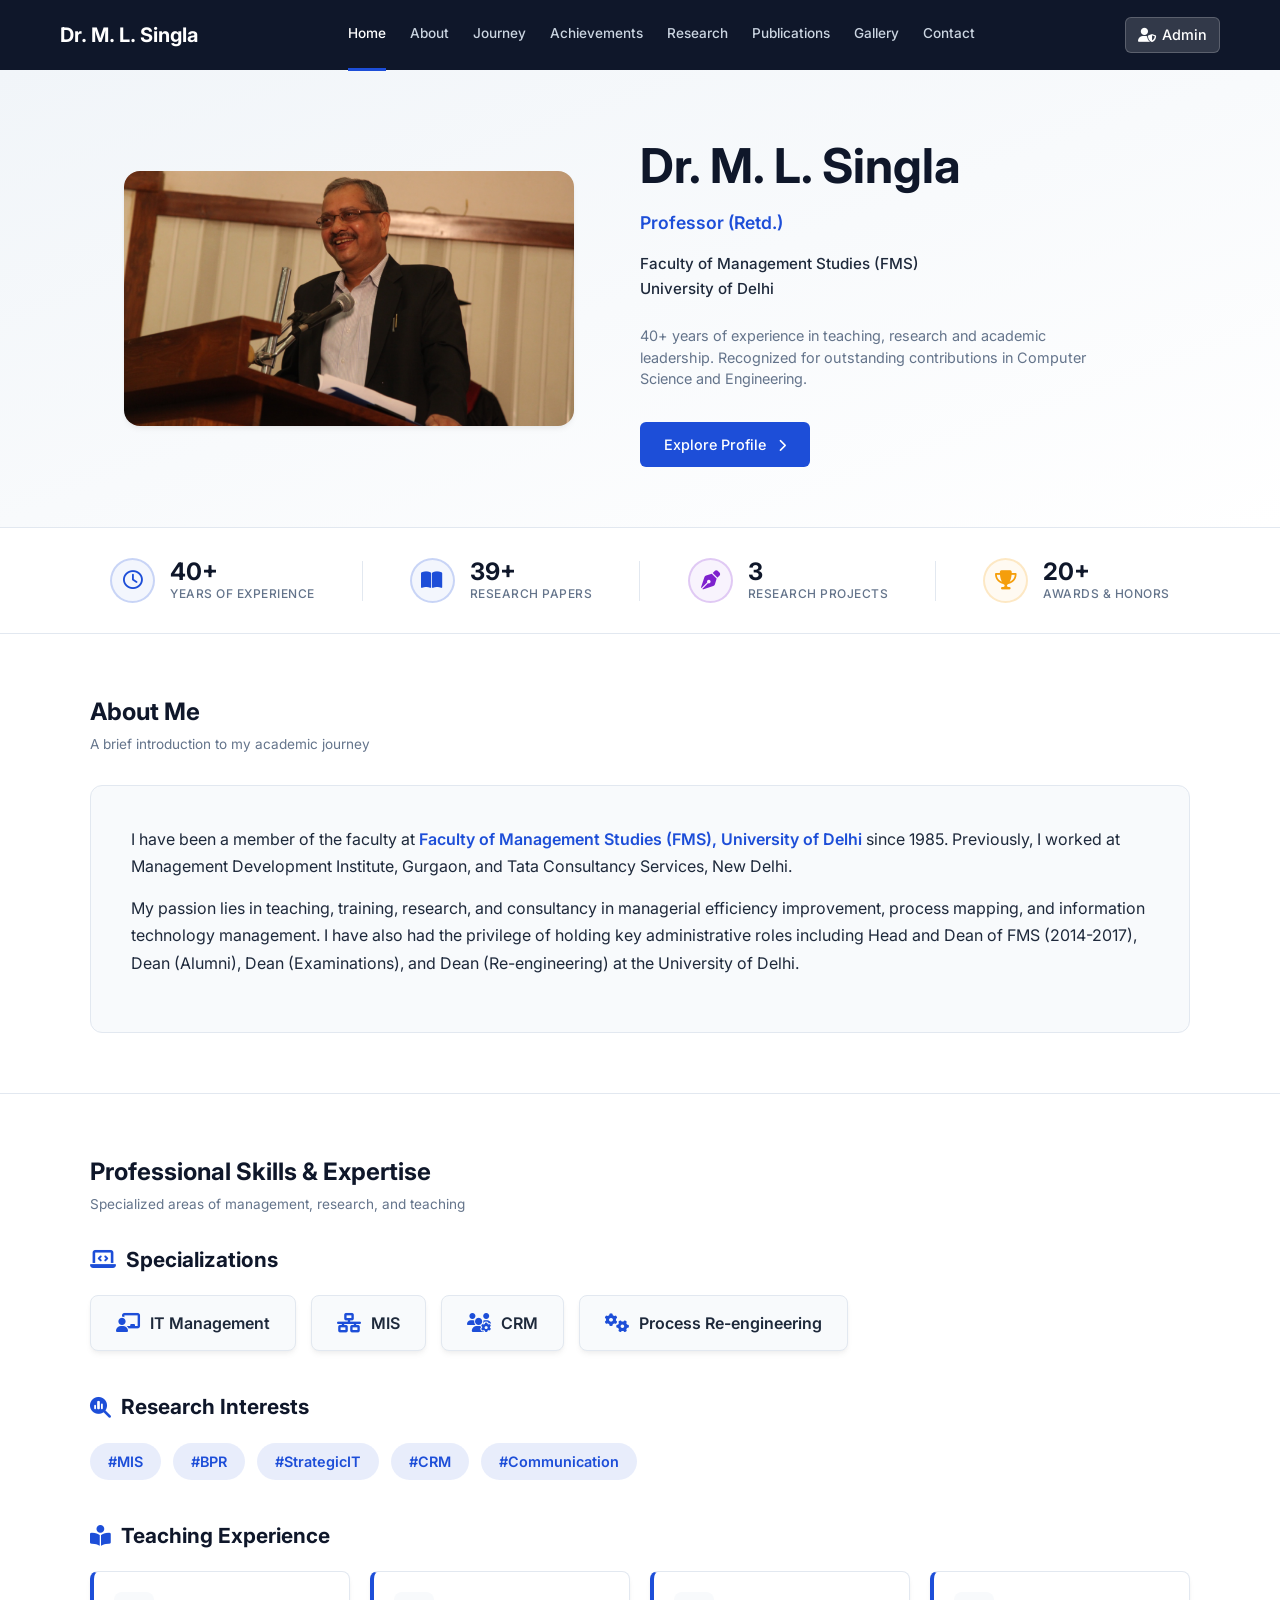
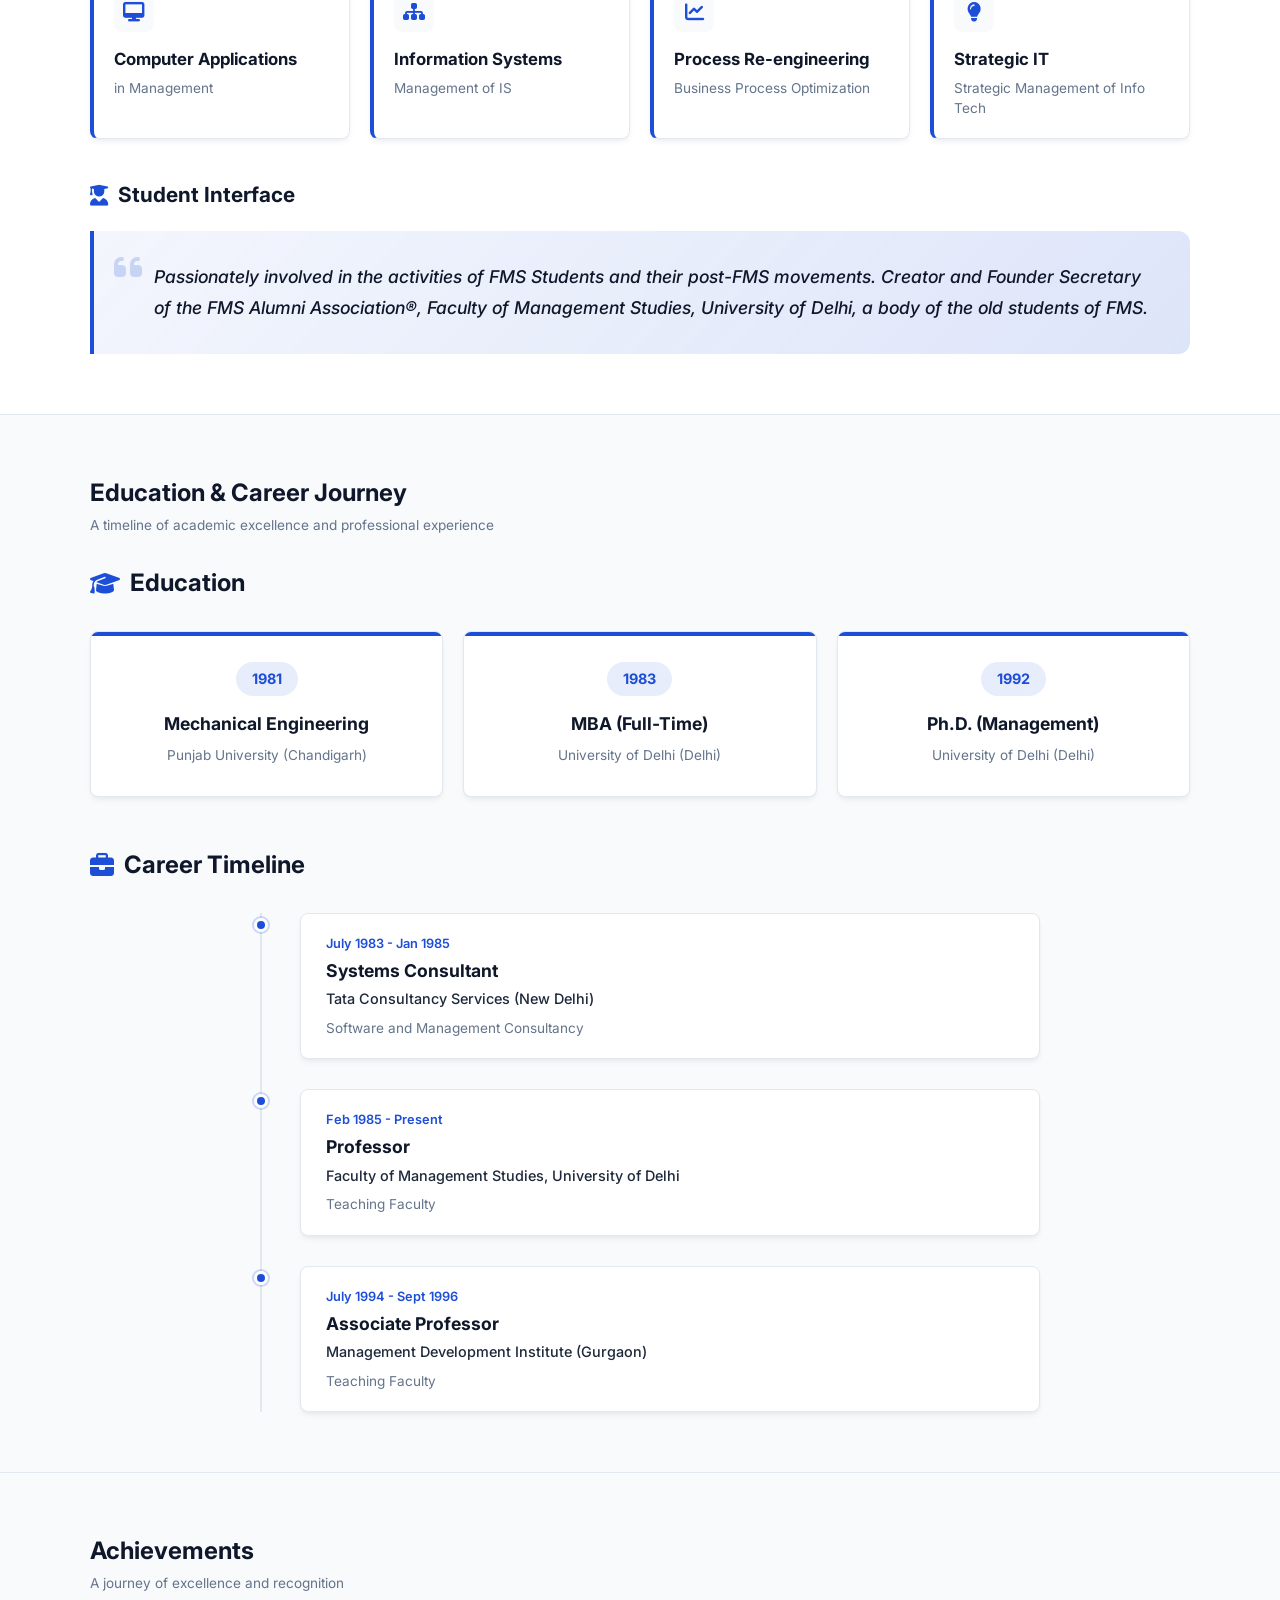
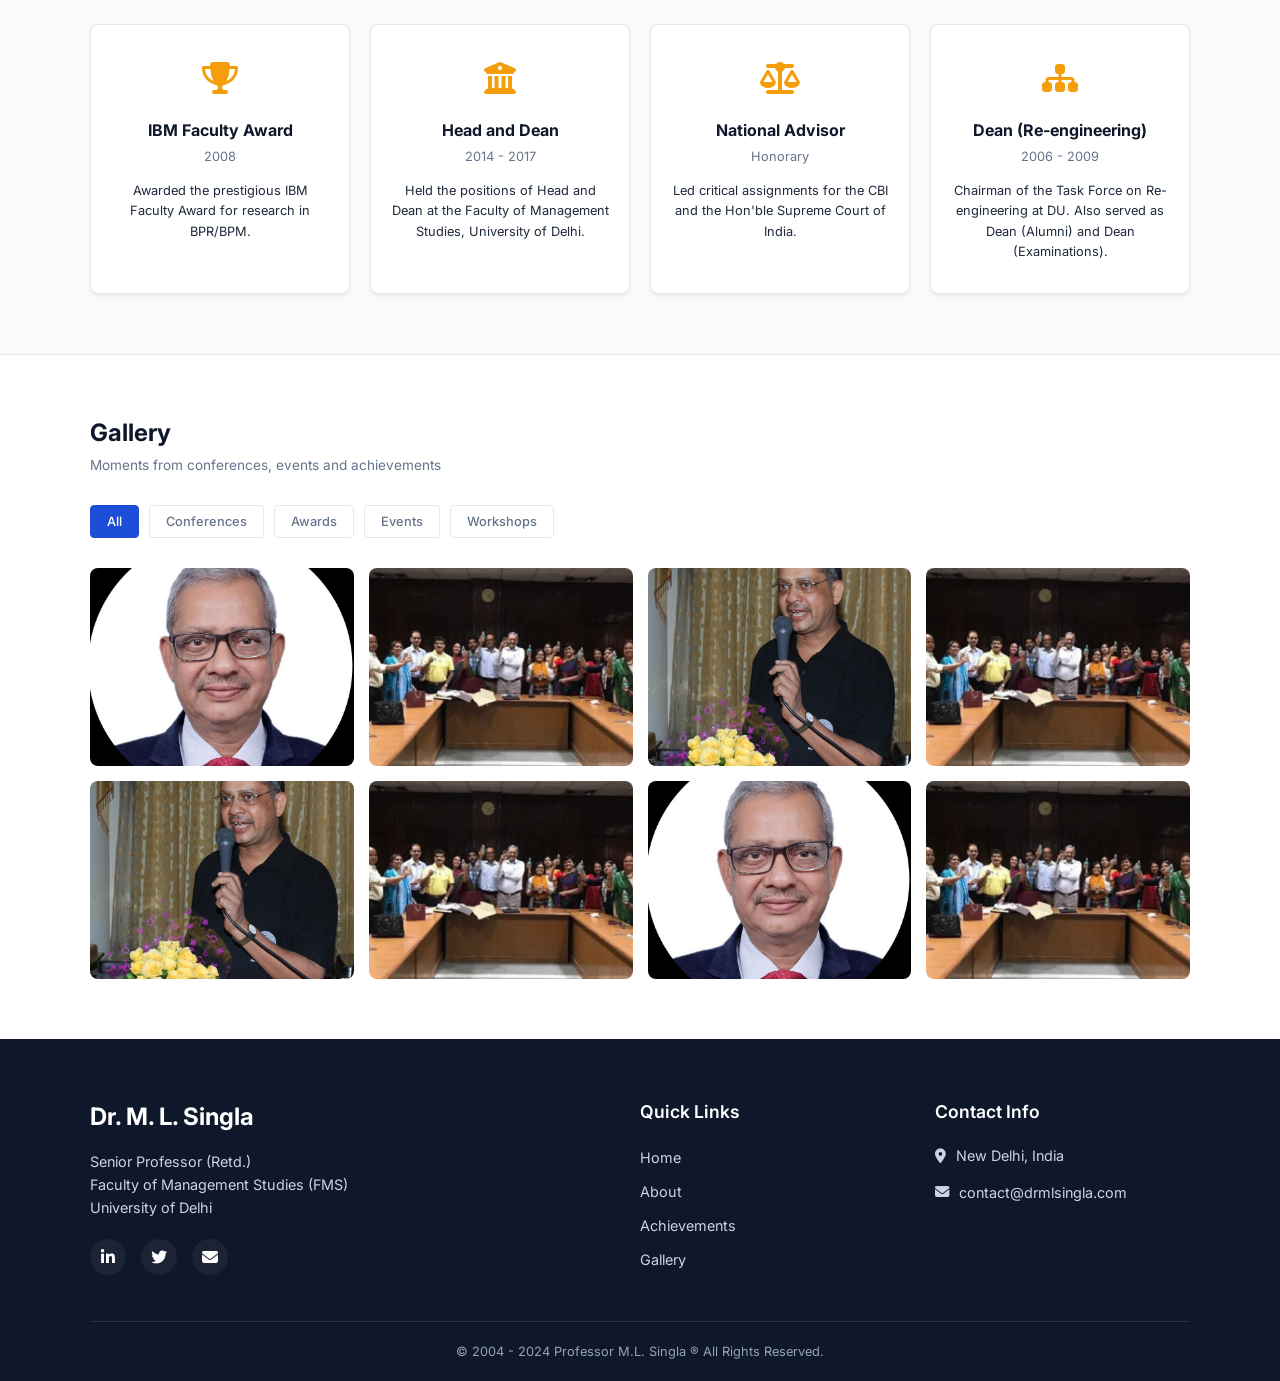
==== index.html @ 9de69f58 "first commit" ====
<!DOCTYPE html>
<html lang="en">
<head>
    <meta charset="UTF-8">
    <meta name="viewport" content="width=device-width, initial-scale=1.0">
    <title>Dr. M. L. Singla - Portfolio</title>
    
    <!-- CSS -->
    <link rel="stylesheet" href="style.css">
    
    <!-- Google Fonts -->
    <link href="https://fonts.googleapis.com/css2?family=Inter:wght@400;500;600;700;800&display=swap" rel="stylesheet">
    
    <!-- Font Awesome for Icons -->
    <link rel="stylesheet" href="https://cdnjs.cloudflare.com/ajax/libs/font-awesome/6.4.0/css/all.min.css">
</head>
<body>

    <!-- Navbar -->
    <nav class="navbar">
        <div class="nav-container">
            <div class="logo">Dr. M. L. Singla</div>
            <ul class="nav-links">
                <li><a href="#home" class="active">Home</a></li>
                <li><a href="#about">About</a></li>
                <li><a href="#journey">Journey</a></li>
                <li><a href="#achievements">Achievements</a></li>
                <li><a href="#research">Research</a></li>
                <li><a href="#publications">Publications</a></li>
                <li><a href="#gallery">Gallery</a></li>
                <li><a href="#contact">Contact</a></li>
            </ul>
            <div class="nav-actions" style="display: flex; align-items: center; gap: 15px;">
                <a href="login.html" class="nav-admin-btn" style="color: #ffffff; text-decoration: none; font-size: 0.9rem; font-weight: 500; display: flex; align-items: center; gap: 6px; background: rgba(255,255,255,0.15); padding: 6px 12px; border-radius: 6px; border: 1px solid rgba(255,255,255,0.2); transition: background-color 0.2s;"><i class="fa-solid fa-user-shield"></i> <span class="admin-text">Admin</span></a>
                <div class="menu-toggle" id="mobile-menu">
                    <i class="fa-solid fa-bars"></i>
                </div>
            </div>
        </div>
    </nav>

    <!-- Hero Section -->
    <section class="hero" id="home">
        <div class="hero-container">
            <div class="hero-image">
                <!-- User should put their image here as professor.png -->
                <img src="images/professor.png" alt="Dr. M. L. Singla">
            </div>
            <div class="hero-content">
                <h1>Dr. M. L. Singla</h1>
                <h3 class="subtitle">Professor (Retd.)</h3>
                <p class="department">
                    Faculty of Management Studies (FMS)<br>
                    University of Delhi
                </p>
                <p class="description">
                    40+ years of experience in teaching, research and academic leadership. Recognized for outstanding contributions in Computer Science and Engineering.
                </p>
                <a href="#profile" class="btn-primary">Explore Profile <i class="fa-solid fa-chevron-right"></i></a>
            </div>
        </div>
    </section>

    <!-- Stats Section -->
    <section class="stats">
        <div class="stats-container">
            <div class="stat-item">
                <div class="stat-icon blue-icon">
                    <i class="fa-regular fa-clock"></i>
                </div>
                <div class="stat-text">
                    <h2>40+</h2>
                    <p>Years of Experience</p>
                </div>
            </div>
            <div class="stat-divider"></div>
            <div class="stat-item">
                <div class="stat-icon blue-icon">
                    <i class="fa-solid fa-book-open"></i>
                </div>
                <div class="stat-text">
                    <h2>39+</h2>
                    <p>Research Papers</p>
                </div>
            </div>
            <div class="stat-divider"></div>
            <div class="stat-item">
                <div class="stat-icon purple-icon">
                    <i class="fa-solid fa-pen-nib"></i>
                </div>
                <div class="stat-text">
                    <h2>3</h2>
                    <p>Research Projects</p>
                </div>
            </div>
            <div class="stat-divider"></div>
            <div class="stat-item">
                <div class="stat-icon orange-icon">
                    <i class="fa-solid fa-trophy"></i>
                </div>
                <div class="stat-text">
                    <h2>20+</h2>
                    <p>Awards & Honors</p>
                </div>
            </div>
        </div>
    </section>

    <!-- About Section -->
    <section class="about" id="about">
        <div class="section-header">
            <h2>About Me</h2>
            <p>A brief introduction to my academic journey</p>
        </div>
        <div class="about-container">
            <div class="about-text">
                <p>
                    I have been a member of the faculty at <span class="highlight-text">Faculty of Management Studies (FMS), University of Delhi</span> since 1985. Previously, I worked at Management Development Institute, Gurgaon, and Tata Consultancy Services, New Delhi.
                </p>
                <p>
                    My passion lies in teaching, training, research, and consultancy in managerial efficiency improvement, process mapping, and information technology management. I have also had the privilege of holding key administrative roles including Head and Dean of FMS (2014-2017), Dean (Alumni), Dean (Examinations), and Dean (Re-engineering) at the University of Delhi.
                </p>
            </div>
        </div>
    </section>

    <!-- Professional Skills & Expertise Section -->
    <section class="expertise-section" id="skills">
        <div class="section-header">
            <h2>Professional Skills & Expertise</h2>
            <p>Specialized areas of management, research, and teaching</p>
        </div>
        
        <div class="expertise-container">
            
            <!-- 1. Skills Cards -->
            <div class="expertise-block">
                <h3><i class="fa-solid fa-laptop-code"></i> Specializations</h3>
                <div class="skill-cards">
                    <div class="skill-card">
                        <i class="fa-solid fa-chalkboard-user"></i>
                        <span>IT Management</span>
                    </div>
                    <div class="skill-card">
                        <i class="fa-solid fa-network-wired"></i>
                        <span>MIS</span>
                    </div>
                    <div class="skill-card">
                        <i class="fa-solid fa-users-gear"></i>
                        <span>CRM</span>
                    </div>
                    <div class="skill-card">
                        <i class="fa-solid fa-gears"></i>
                        <span>Process Re-engineering</span>
                    </div>
                </div>
            </div>

            <!-- 2. Research Interests Tags -->
            <div class="expertise-block">
                <h3><i class="fa-solid fa-magnifying-glass-chart"></i> Research Interests</h3>
                <div class="research-tags">
                    <span class="tag">#MIS</span>
                    <span class="tag">#BPR</span>
                    <span class="tag">#StrategicIT</span>
                    <span class="tag">#CRM</span>
                    <span class="tag">#Communication</span>
                </div>
            </div>

            <!-- 3. Teaching Experience Course Cards -->
            <div class="expertise-block">
                <h3><i class="fa-solid fa-book-open-reader"></i> Teaching Experience</h3>
                <div class="course-cards">
                    <div class="course-card">
                        <div class="course-icon"><i class="fa-solid fa-desktop"></i></div>
                        <h4>Computer Applications</h4>
                        <p>in Management</p>
                    </div>
                    <div class="course-card">
                        <div class="course-icon"><i class="fa-solid fa-sitemap"></i></div>
                        <h4>Information Systems</h4>
                        <p>Management of IS</p>
                    </div>
                    <div class="course-card">
                        <div class="course-icon"><i class="fa-solid fa-chart-line"></i></div>
                        <h4>Process Re-engineering</h4>
                        <p>Business Process Optimization</p>
                    </div>
                    <div class="course-card">
                        <div class="course-icon"><i class="fa-solid fa-lightbulb"></i></div>
                        <h4>Strategic IT</h4>
                        <p>Strategic Management of Info Tech</p>
                    </div>
                </div>
            </div>

            <!-- 4. Student Interface Highlight Box -->
            <div class="expertise-block">
                <h3><i class="fa-solid fa-user-graduate"></i> Student Interface</h3>
                <div class="highlight-box">
                    <i class="fa-solid fa-quote-left quote-icon"></i>
                    <p>Passionately involved in the activities of FMS Students and their post-FMS movements. Creator and Founder Secretary of the FMS Alumni Association®, Faculty of Management Studies, University of Delhi, a body of the old students of FMS.</p>
                </div>
            </div>

        </div>
    </section>

    <!-- Education & Career Journey Section -->
    <section class="journey-section" id="journey">
        <div class="section-header">
            <h2>Education & Career Journey</h2>
            <p>A timeline of academic excellence and professional experience</p>
        </div>
        
        <div class="journey-container">
            
            <!-- Education Cards -->
            <div class="education-section">
                <h3 class="journey-title"><i class="fa-solid fa-graduation-cap"></i> Education</h3>
                <div class="edu-cards">
                    <div class="edu-card">
                        <div class="edu-year">1981</div>
                        <h4>Mechanical Engineering</h4>
                        <p>Punjab University (Chandigarh)</p>
                    </div>
                    <div class="edu-card">
                        <div class="edu-year">1983</div>
                        <h4>MBA (Full-Time)</h4>
                        <p>University of Delhi (Delhi)</p>
                    </div>
                    <div class="edu-card">
                        <div class="edu-year">1992</div>
                        <h4>Ph.D. (Management)</h4>
                        <p>University of Delhi (Delhi)</p>
                    </div>
                </div>
            </div>

            <!-- Career Timeline -->
            <div class="career-section">
                <h3 class="journey-title"><i class="fa-solid fa-briefcase"></i> Career Timeline</h3>
                <div class="timeline">
                    <!-- Timeline Item 1 -->
                    <div class="timeline-item">
                        <div class="timeline-dot"></div>
                        <div class="timeline-content">
                            <span class="timeline-date">July 1983 - Jan 1985</span>
                            <h4>Systems Consultant</h4>
                            <p class="timeline-org">Tata Consultancy Services (New Delhi)</p>
                            <p class="timeline-role">Software and Management Consultancy</p>
                        </div>
                    </div>
                    
                    <!-- Timeline Item 2 -->
                    <div class="timeline-item">
                        <div class="timeline-dot"></div>
                        <div class="timeline-content">
                            <span class="timeline-date">Feb 1985 - Present</span>
                            <h4>Professor</h4>
                            <p class="timeline-org">Faculty of Management Studies, University of Delhi</p>
                            <p class="timeline-role">Teaching Faculty</p>
                        </div>
                    </div>

                    <!-- Timeline Item 3 -->
                    <div class="timeline-item">
                        <div class="timeline-dot"></div>
                        <div class="timeline-content">
                            <span class="timeline-date">July 1994 - Sept 1996</span>
                            <h4>Associate Professor</h4>
                            <p class="timeline-org">Management Development Institute (Gurgaon)</p>
                            <p class="timeline-role">Teaching Faculty</p>
                        </div>
                    </div>
                </div>
            </div>

        </div>
    </section>

    <!-- Achievements Section -->
    <section class="achievements" id="achievements">
        <div class="section-header">
            <h2>Achievements</h2>
            <p>A journey of excellence and recognition</p>
        </div>
        
        <div class="cards-container">
            <!-- Card 1 -->
            <div class="achievement-card">
                <div class="card-icon"><i class="fa-solid fa-trophy"></i></div>
                <h4>IBM Faculty Award</h4>
                <span class="year">2008</span>
                <p>Awarded the prestigious IBM Faculty Award for research in BPR/BPM.</p>
            </div>
            <!-- Card 2 -->
            <div class="achievement-card">
                <div class="card-icon"><i class="fa-solid fa-building-columns"></i></div>
                <h4>Head and Dean</h4>
                <span class="year">2014 - 2017</span>
                <p>Held the positions of Head and Dean at the Faculty of Management Studies, University of Delhi.</p>
            </div>
            <!-- Card 3 -->
            <div class="achievement-card">
                <div class="card-icon"><i class="fa-solid fa-scale-balanced"></i></div>
                <h4>National Advisor</h4>
                <span class="year">Honorary</span>
                <p>Led critical assignments for the CBI and the Hon'ble Supreme Court of India.</p>
            </div>
            <!-- Card 4 -->
            <div class="achievement-card">
                <div class="card-icon"><i class="fa-solid fa-sitemap"></i></div>
                <h4>Dean (Re-engineering)</h4>
                <span class="year">2006 - 2009</span>
                <p>Chairman of the Task Force on Re-engineering at DU. Also served as Dean (Alumni) and Dean (Examinations).</p>
            </div>
        </div>
    </section>

    <!-- Gallery Section -->
    <section class="gallery" id="gallery">
        <div class="section-header">
            <h2>Gallery</h2>
            <p>Moments from conferences, events and achievements</p>
        </div>

        <div class="gallery-filters">
            <button class="filter-btn active" data-filter="all">All</button>
            <button class="filter-btn" data-filter="conferences">Conferences</button>
            <button class="filter-btn" data-filter="awards">Awards</button>
            <button class="filter-btn" data-filter="events">Events</button>
            <button class="filter-btn" data-filter="workshops">Workshops</button>
        </div>

        <div class="gallery-grid">
            <!-- Placeholder Images for Gallery -->
            <div class="gallery-item awards"><img src="images/gallery/award1.jpg" alt="Award Image"></div>
            <div class="gallery-item conferences"><img src="images/gallery/award2.jpg" alt="Gallery Image"></div>
            <div class="gallery-item events"><img src="images/gallery/award3.jpg" alt="Gallery Image"></div>
            <div class="gallery-item awards"><img src="images/gallery/award2.jpg" alt="Gallery Image"></div>
            <div class="gallery-item events"><img src="images/gallery/award3.jpg" alt="Gallery Image"></div>
            <div class="gallery-item awards"><img src="images/gallery/award2.jpg" alt="Gallery Image"></div>
            <div class="gallery-item conferences"><img src="images/gallery/award1.jpg" alt="Gallery Image"></div>
            <div class="gallery-item workshops"><img src="images/gallery/award2.jpg" alt="Gallery Image"></div>
        </div>
    </section>

    <!-- Footer Section -->
    <footer class="footer" id="contact">
        <div class="footer-container">
            <div class="footer-about">
                <h3>Dr. M. L. Singla</h3>
                <p>Senior Professor (Retd.)<br>Faculty of Management Studies (FMS)<br>University of Delhi</p>
                <div class="social-links">
                    <a href="#"><i class="fa-brands fa-linkedin-in"></i></a>
                    <a href="#"><i class="fa-brands fa-twitter"></i></a>
                    <a href="#"><i class="fa-solid fa-envelope"></i></a>
                </div>
            </div>
            
            <div class="footer-links">
                <h4>Quick Links</h4>
                <ul>
                    <li><a href="#home">Home</a></li>
                    <li><a href="#about">About</a></li>
                    <li><a href="#achievements">Achievements</a></li>
                    <li><a href="#gallery">Gallery</a></li>
                </ul>
            </div>
            
            <div class="footer-contact">
                <h4>Contact Info</h4>
                <p><i class="fa-solid fa-location-dot"></i> New Delhi, India</p>
                <p><i class="fa-solid fa-envelope"></i> contact@drmlsingla.com</p>
            </div>
        </div>
        <div class="footer-bottom">
            <p>&copy; 2004 - 2024 Professor M.L. Singla &reg; All Rights Reserved.</p>
        </div>
    </footer>

    <!-- JS -->
    <script src="script.js"></script>

</body>
</html>
---- style.css ----
/* style.css */
:root {
    --primary-blue: #0f172a; /* Dark navy for navbar */
    --accent-blue: #1d4ed8; /* Bright blue for active links and buttons */
    --text-main: #1e293b;
    --text-light: #64748b;
    --bg-light: #f8fafc;
    --border-color: #e2e8f0;
    --card-shadow: 0 4px 6px -1px rgba(0, 0, 0, 0.05), 0 2px 4px -1px rgba(0, 0, 0, 0.03);
    --hover-shadow: 0 10px 15px -3px rgba(0, 0, 0, 0.1), 0 4px 6px -2px rgba(0, 0, 0, 0.05);
}

* {
    margin: 0;
    padding: 0;
    box-sizing: border-box;
    font-family: 'Inter', sans-serif;
}

body {
    background-color: #ffffff;
    color: var(--text-main);
    line-height: 1.5;
}

/* Navbar */
.navbar {
    background-color: var(--primary-blue);
    width: 100%;
    position: fixed;
    top: 0;
    z-index: 1000;
}

.nav-container {
    max-width: 1200px;
    margin: 0 auto;
    padding: 0 20px;
    height: 70px;
    display: flex;
    justify-content: space-between;
    align-items: center;
}

.logo {
    color: #ffffff;
    font-size: 1.25rem;
    font-weight: 700;
}

.menu-toggle {
    display: none;
    color: #ffffff;
    font-size: 1.5rem;
    cursor: pointer;
}

.nav-links {
    display: flex;
    list-style: none;
    gap: 1.5rem;
}

.nav-links li a {
    color: #cbd5e1;
    text-decoration: none;
    font-size: 0.85rem;
    font-weight: 500;
    padding: 24px 0;
    display: inline-block;
    transition: color 0.2s;
    border-bottom: 3px solid transparent;
}

.nav-links li a:hover {
    color: #ffffff;
}

.nav-links li a.active {
    color: #ffffff;
    border-bottom: 3px solid var(--accent-blue);
}

/* Hero Section */
.hero {
    margin-top: 70px;
    background: linear-gradient(to bottom right, #f1f5f9, #ffffff);
    padding: 60px 0; /* Added padding to top and bottom to balance */
    overflow: hidden;
    border-bottom: 1px solid var(--border-color);
}

.hero-container {
    max-width: 1100px;
    margin: 0 auto;
    display: flex;
    align-items: center; /* Center items vertically instead of stretch */
    justify-content: space-between; /* Better spacing between image and text */
    gap: 40px; /* Gap between image and content */
    padding: 0 20px;
}

.hero-image {
    flex: 0 0 45%;
    display: flex;
    justify-content: center;
}

.hero-image img {
    width: 100%;
    max-width: 450px; /* Limit maximum width */
    height: auto;
    border-radius: 16px; /* Give it a nice rounded corner */
    object-fit: cover;
    display: block;
    box-shadow: var(--card-shadow); /* Proper shadow instead of drop-shadow */
}

.hero-content {
    flex: 0 0 50%;
    display: flex;
    flex-direction: column;
    justify-content: center;
}

.hero-content h1 {
    font-size: 3rem;
    font-weight: 700;
    color: var(--primary-blue);
    margin-bottom: 0.5rem;
}

.hero-content .subtitle {
    font-size: 1.1rem;
    color: var(--accent-blue);
    font-weight: 600;
    margin-bottom: 1rem;
}

.hero-content .department {
    font-size: 0.95rem;
    color: var(--text-main);
    font-weight: 500;
    margin-bottom: 1.5rem;
    line-height: 1.6;
}

.hero-content .description {
    font-size: 0.9rem;
    color: var(--text-light);
    margin-bottom: 2rem;
    max-width: 90%;
}

.btn-primary {
    display: inline-block;
    background-color: var(--accent-blue);
    color: white;
    padding: 12px 24px;
    border-radius: 6px;
    text-decoration: none;
    font-weight: 500;
    font-size: 0.9rem;
    transition: background-color 0.2s, transform 0.2s;
    align-self: flex-start;
}

.btn-primary i {
    margin-left: 8px;
    font-size: 0.8rem;
}

.btn-primary:hover {
    background-color: #153eac;
    transform: translateY(-2px);
}

/* Stats Section */
.stats {
    background-color: #ffffff;
    border-bottom: 1px solid var(--border-color);
}

.stats-container {
    max-width: 1100px;
    margin: 0 auto;
    display: flex;
    align-items: center;
    justify-content: space-between;
    padding: 30px 20px;
}

.stat-item {
    display: flex;
    align-items: center;
    gap: 15px;
}

.stat-icon {
    width: 45px;
    height: 45px;
    border-radius: 50%;
    display: flex;
    align-items: center;
    justify-content: center;
    font-size: 1.2rem;
    border: 2px solid;
}

.stat-icon.blue-icon {
    color: var(--accent-blue);
    border-color: rgba(29, 78, 216, 0.2);
    background-color: rgba(29, 78, 216, 0.05);
}

.stat-icon.purple-icon {
    color: #7e22ce;
    border-color: rgba(126, 34, 206, 0.2);
    background-color: rgba(126, 34, 206, 0.05);
}

.stat-icon.orange-icon {
    color: #f59e0b;
    border-color: rgba(245, 158, 11, 0.2);
    background-color: rgba(245, 158, 11, 0.05);
}

.stat-text h2 {
    font-size: 1.5rem;
    font-weight: 700;
    color: var(--primary-blue);
    line-height: 1.1;
}

.stat-text p {
    font-size: 0.75rem;
    color: var(--text-light);
    font-weight: 500;
    text-transform: uppercase;
    letter-spacing: 0.5px;
}

.stat-divider {
    width: 1px;
    height: 40px;
    background-color: var(--border-color);
}

/* About Section */
.about {
    padding: 60px 20px;
    background-color: #ffffff;
    border-bottom: 1px solid var(--border-color);
}

.about-container {
    max-width: 1100px;
    margin: 0 auto;
    background: var(--bg-light);
    padding: 40px;
    border-radius: 12px;
    border: 1px solid var(--border-color);
}

.about-text p {
    font-size: 1rem;
    color: var(--text-main);
    line-height: 1.7;
    margin-bottom: 15px;
}

.highlight-text {
    color: var(--accent-blue);
    font-weight: 600;
}

/* Expertise / Skills Section */
.expertise-section {
    padding: 60px 20px;
    background-color: var(--white);
    border-bottom: 1px solid var(--border-color);
}

.expertise-container {
    max-width: 1100px;
    margin: 0 auto;
    display: flex;
    flex-direction: column;
    gap: 40px;
}

.expertise-block h3 {
    color: var(--primary-blue);
    font-size: 1.3rem;
    margin-bottom: 20px;
    display: flex;
    align-items: center;
    gap: 10px;
}

.expertise-block h3 i {
    color: var(--accent-blue);
}

/* Skill Cards */
.skill-cards {
    display: flex;
    flex-wrap: wrap;
    gap: 15px;
}

.skill-card {
    background: var(--bg-light);
    border: 1px solid var(--border-color);
    padding: 15px 25px;
    border-radius: 8px;
    display: flex;
    align-items: center;
    gap: 10px;
    font-weight: 600;
    color: var(--text-main);
    transition: all 0.2s;
    box-shadow: var(--card-shadow);
}

.skill-card i {
    color: var(--accent-blue);
    font-size: 1.2rem;
}


/* Research Tags */
.research-tags {
    display: flex;
    flex-wrap: wrap;
    gap: 12px;
}

.tag {
    background: rgba(29, 78, 216, 0.1);
    color: var(--accent-blue);
    padding: 8px 18px;
    border-radius: 30px;
    font-weight: 600;
    font-size: 0.9rem;
    transition: all 0.2s;
    cursor: pointer;
}

.tag:hover {
    background: var(--accent-blue);
    color: var(--white);
}

/* Course Cards */
.course-cards {
    display: grid;
    grid-template-columns: repeat(auto-fit, minmax(240px, 1fr));
    gap: 20px;
}

.course-card {
    background: var(--white);
    border: 1px solid var(--border-color);
    border-left: 4px solid var(--accent-blue);
    padding: 20px;
    border-radius: 8px;
    box-shadow: var(--card-shadow);
    transition: transform 0.2s;
}

.course-card:hover {
    transform: translateX(5px);
}

.course-icon {
    width: 40px;
    height: 40px;
    background: var(--bg-light);
    border-radius: 8px;
    display: flex;
    align-items: center;
    justify-content: center;
    margin-bottom: 15px;
    color: var(--accent-blue);
    font-size: 1.2rem;
}

.course-card h4 {
    color: var(--primary-blue);
    font-size: 1.05rem;
    margin-bottom: 5px;
}

.course-card p {
    font-size: 0.85rem;
    color: var(--text-light);
}

/* Highlight Box */
.highlight-box {
    background: linear-gradient(135deg, rgba(29,78,216,0.05), rgba(29,78,216,0.15));
    border-left: 4px solid var(--accent-blue);
    padding: 30px;
    border-radius: 0 12px 12px 0;
    position: relative;
}

.quote-icon {
    position: absolute;
    top: 20px;
    left: 20px;
    font-size: 2rem;
    color: rgba(29, 78, 216, 0.2);
}

.highlight-box p {
    font-size: 1.1rem;
    color: var(--primary-blue);
    line-height: 1.8;
    font-style: italic;
    font-weight: 500;
    position: relative;
    z-index: 1;
    padding-left: 30px;
}

/* Achievements Section */
.achievements {
    padding: 60px 20px;
    background-color: var(--bg-light);
    border-bottom: 1px solid var(--border-color);
}

.section-header {
    max-width: 1100px;
    margin: 0 auto 30px;
}

.section-header h2 {
    font-size: 1.5rem;
    color: var(--primary-blue);
    font-weight: 700;
    margin-bottom: 4px;
}

.section-header p {
    font-size: 0.85rem;
    color: var(--text-light);
}

.cards-container {
    max-width: 1100px;
    margin: 0 auto;
    display: grid;
    grid-template-columns: repeat(4, 1fr);
    gap: 20px;
}

.achievement-card {
    background: #ffffff;
    border: 1px solid var(--border-color);
    border-radius: 8px;
    padding: 30px 20px;
    text-align: center;
    box-shadow: var(--card-shadow);
    transition: transform 0.2s, box-shadow 0.2s;
}

.achievement-card:hover {
    transform: translateY(-5px);
    box-shadow: var(--hover-shadow);
}

.card-icon {
    color: #f59e0b;
    font-size: 2rem;
    margin-bottom: 15px;
}

.achievement-card h4 {
    font-size: 1rem;
    color: var(--primary-blue);
    font-weight: 700;
    margin-bottom: 5px;
}

.achievement-card .year {
    display: block;
    font-size: 0.8rem;
    color: var(--text-light);
    margin-bottom: 15px;
}

.achievement-card p {
    font-size: 0.8rem;
    color: var(--text-main);
    line-height: 1.6;
}

/* Gallery Section */
.gallery {
    padding: 60px 20px;
    background-color: #ffffff;
}

.gallery-filters {
    max-width: 1100px;
    margin: 0 auto 30px;
    display: flex;
    gap: 10px;
    flex-wrap: wrap;
}

.filter-btn {
    background: none;
    border: 1px solid var(--border-color);
    color: var(--text-light);
    padding: 8px 16px;
    border-radius: 4px;
    font-size: 0.8rem;
    font-weight: 500;
    cursor: pointer;
    transition: all 0.2s;
}

.filter-btn:hover {
    border-color: var(--accent-blue);
    color: var(--accent-blue);
}

.filter-btn.active {
    background-color: var(--accent-blue);
    color: white;
    border-color: var(--accent-blue);
}

.gallery-grid {
    max-width: 1100px;
    margin: 0 auto;
    display: grid;
    grid-template-columns: repeat(4, 1fr);
    gap: 15px;
}

.gallery-item {
    border-radius: 8px;
    overflow: hidden;
    aspect-ratio: 4/3;
}

.gallery-item img {
    width: 100%;
    height: 100%;
    object-fit: cover;
    transition: transform 0.3s;
}

.gallery-item:hover img {
    transform: scale(1.05);
}

/* Journey Section */
.journey-section {
    padding: 60px 20px;
    background-color: var(--bg-light);
    border-bottom: 1px solid var(--border-color);
}

.journey-container {
    max-width: 1100px;
    margin: 0 auto;
    display: flex;
    flex-direction: column;
    gap: 50px;
}

.journey-title {
    color: var(--primary-blue);
    font-size: 1.5rem;
    margin-bottom: 30px;
    display: flex;
    align-items: center;
    gap: 10px;
}

.journey-title i {
    color: var(--accent-blue);
}

/* Education Cards */
.edu-cards {
    display: grid;
    grid-template-columns: repeat(3, 1fr);
    gap: 20px;
}

.edu-card {
    background: #ffffff;
    border: 1px solid var(--border-color);
    border-radius: 8px;
    padding: 30px 20px;
    text-align: center;
    box-shadow: var(--card-shadow);
    transition: transform 0.2s, box-shadow 0.2s;
    position: relative;
    overflow: hidden;
}

.edu-card::before {
    content: '';
    position: absolute;
    top: 0;
    left: 0;
    width: 100%;
    height: 4px;
    background-color: var(--accent-blue);
}

.edu-card:hover {
    transform: translateY(-5px);
    box-shadow: var(--hover-shadow);
}

.edu-year {
    display: inline-block;
    background-color: rgba(29, 78, 216, 0.1);
    color: var(--accent-blue);
    font-weight: 700;
    font-size: 0.9rem;
    padding: 6px 16px;
    border-radius: 20px;
    margin-bottom: 15px;
}

.edu-card h4 {
    font-size: 1.1rem;
    color: var(--primary-blue);
    font-weight: 700;
    margin-bottom: 8px;
}

.edu-card p {
    font-size: 0.85rem;
    color: var(--text-light);
}

/* Career Timeline */
.timeline {
    position: relative;
    max-width: 800px;
    margin: 0 auto;
}

.timeline::before {
    content: '';
    position: absolute;
    top: 0;
    left: 20px;
    height: 100%;
    width: 2px;
    background-color: var(--border-color);
}

.timeline-item {
    position: relative;
    padding-left: 60px;
    margin-bottom: 30px;
}

.timeline-item:last-child {
    margin-bottom: 0;
}

.timeline-dot {
    position: absolute;
    left: 14px;
    top: 5px;
    width: 14px;
    height: 14px;
    background-color: var(--accent-blue);
    border-radius: 50%;
    border: 3px solid #ffffff;
    box-shadow: 0 0 0 2px rgba(29, 78, 216, 0.2);
}

.timeline-content {
    background: #ffffff;
    border: 1px solid var(--border-color);
    padding: 20px 25px;
    border-radius: 8px;
    box-shadow: var(--card-shadow);
    transition: transform 0.2s;
}

.timeline-content:hover {
    transform: translateX(5px);
    border-color: var(--accent-blue);
}

.timeline-date {
    display: block;
    font-size: 0.8rem;
    color: var(--accent-blue);
    font-weight: 600;
    margin-bottom: 5px;
}

.timeline-content h4 {
    font-size: 1.1rem;
    color: var(--primary-blue);
    margin-bottom: 4px;
}

.timeline-org {
    font-size: 0.9rem;
    color: var(--text-main);
    font-weight: 500;
    margin-bottom: 8px;
}

.timeline-role {
    font-size: 0.85rem;
    color: var(--text-light);
}

/* Footer */
.footer {
    background-color: var(--primary-blue);
    color: #cbd5e1;
    padding: 60px 20px 20px;
}

.footer-container {
    max-width: 1100px;
    margin: 0 auto;
    display: grid;
    grid-template-columns: 2fr 1fr 1fr;
    gap: 40px;
    padding-bottom: 40px;
    border-bottom: 1px solid rgba(255, 255, 255, 0.1);
}

.footer-about h3 {
    color: #ffffff;
    font-size: 1.5rem;
    font-weight: 700;
    margin-bottom: 15px;
}

.footer-about p {
    font-size: 0.9rem;
    line-height: 1.6;
    margin-bottom: 20px;
}

.social-links {
    display: flex;
    gap: 15px;
}

.social-links a {
    display: flex;
    align-items: center;
    justify-content: center;
    width: 36px;
    height: 36px;
    background-color: rgba(255, 255, 255, 0.05);
    color: #ffffff;
    border-radius: 50%;
    text-decoration: none;
    transition: all 0.3s;
}

.social-links a:hover {
    background-color: var(--accent-blue);
    transform: translateY(-3px);
}

.footer-links h4, .footer-contact h4 {
    color: #ffffff;
    font-size: 1.1rem;
    font-weight: 600;
    margin-bottom: 20px;
}

.footer-links ul {
    list-style: none;
}

.footer-links ul li {
    margin-bottom: 10px;
}

.footer-links ul li a {
    color: #cbd5e1;
    text-decoration: none;
    font-size: 0.9rem;
    transition: color 0.2s;
}

.footer-links ul li a:hover {
    color: var(--accent-blue);
    padding-left: 5px;
}

.footer-contact p {
    display: flex;
    align-items: center;
    gap: 10px;
    font-size: 0.9rem;
    margin-bottom: 15px;
}

.footer-bottom {
    max-width: 1100px;
    margin: 20px auto 0;
    text-align: center;
    font-size: 0.8rem;
    color: #94a3b8;
}

/* Responsive */
@media (max-width: 1024px) {
    .cards-container, .gallery-grid, .edu-cards {
        grid-template-columns: repeat(2, 1fr);
    }
    
    .stats-container {
        flex-wrap: wrap;
        gap: 20px;
    }
    
    .stat-divider {
        display: none;
    }
    
    .stat-item {
        flex: 0 0 calc(50% - 10px);
    }
}

@media (max-width: 768px) {
    .menu-toggle {
        display: block;
    }

    .nav-links {
        position: absolute;
        top: 70px;
        left: -100%;
        width: 100%;
        background-color: var(--primary-blue);
        flex-direction: column;
        align-items: center;
        padding: 20px 0;
        gap: 0;
        transition: left 0.3s ease;
        box-shadow: 0 10px 15px -3px rgba(0, 0, 0, 0.1);
    }
    
    .nav-links.active {
        left: 0;
    }

    .nav-links li {
        width: 100%;
        text-align: center;
    }

    .nav-links li a {
        display: block;
        padding: 15px 0;
        border-bottom: none;
    }

    .nav-links li a.active {
        border-bottom: none;
        background-color: rgba(255, 255, 255, 0.1);
    }
    
    .hero {
        padding: 30px 0;
    }
    
    .hero-container {
        flex-direction: column;
        gap: 20px;
    }
    
    .hero-image {
        padding: 0;
        justify-content: center;
    }
    
    .hero-image img {
        max-width: 300px;
    }
    
    .hero-content {
        padding: 20px;
        text-align: center;
        align-items: center;
    }
    
    .hero-content h1 {
        font-size: 2.2rem;
    }
    
    .hero-content .subtitle {
        font-size: 1rem;
    }
    
    .hero-content .description {
        max-width: 100%;
        font-size: 0.95rem;
    }
    
    .btn-primary {
        align-self: center;
    }
    
    .cards-container, .gallery-grid, .edu-cards {
        grid-template-columns: 1fr;
    }
    
    .timeline::before {
        left: 0;
    }
    
    .timeline-item {
        padding-left: 30px;
    }
    
    .timeline-dot {
        left: -6px;
    }
    
    .stats-container {
        flex-direction: column;
        align-items: center;
    }
    
    .stat-item {
        flex: 0 0 auto;
        width: 250px;
        justify-content: flex-start;
    }
    
    .footer-container {
        grid-template-columns: 1fr;
        text-align: center;
    }
    
    .social-links {
        justify-content: center;
    }
}
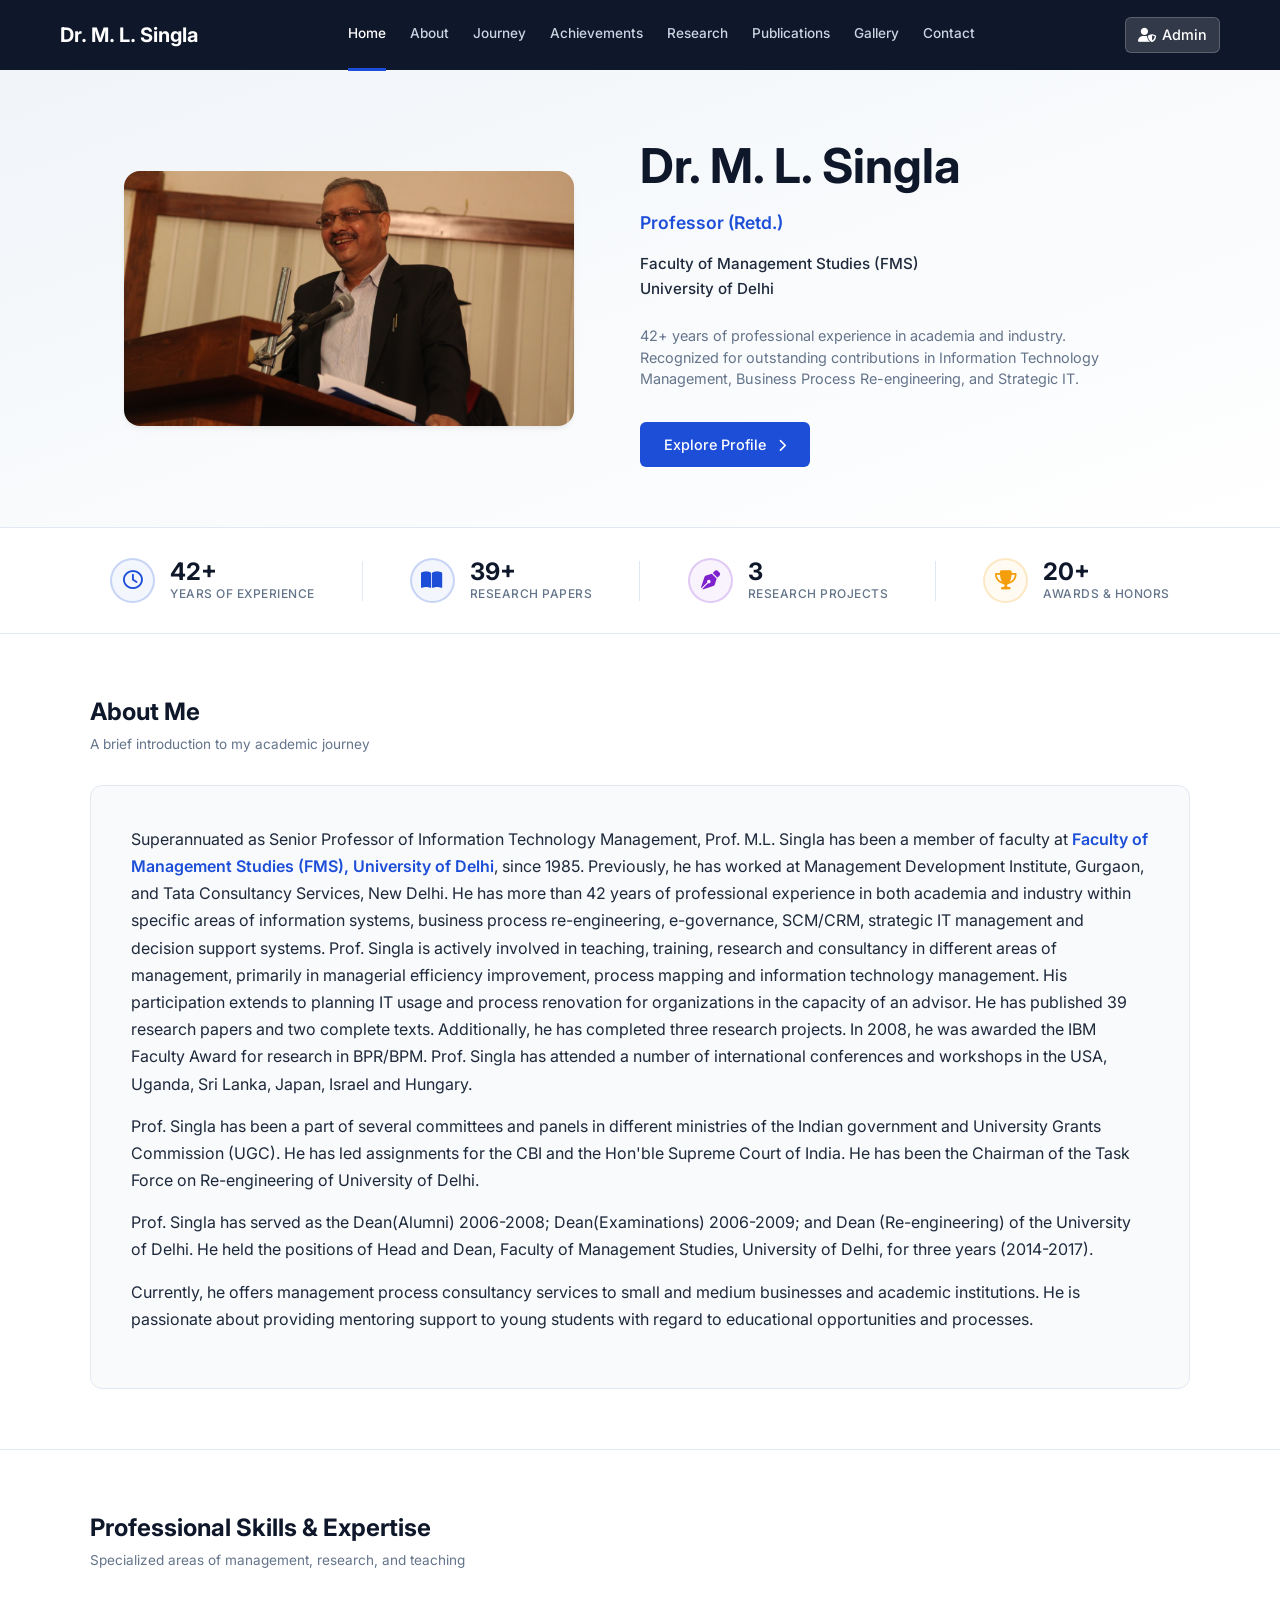
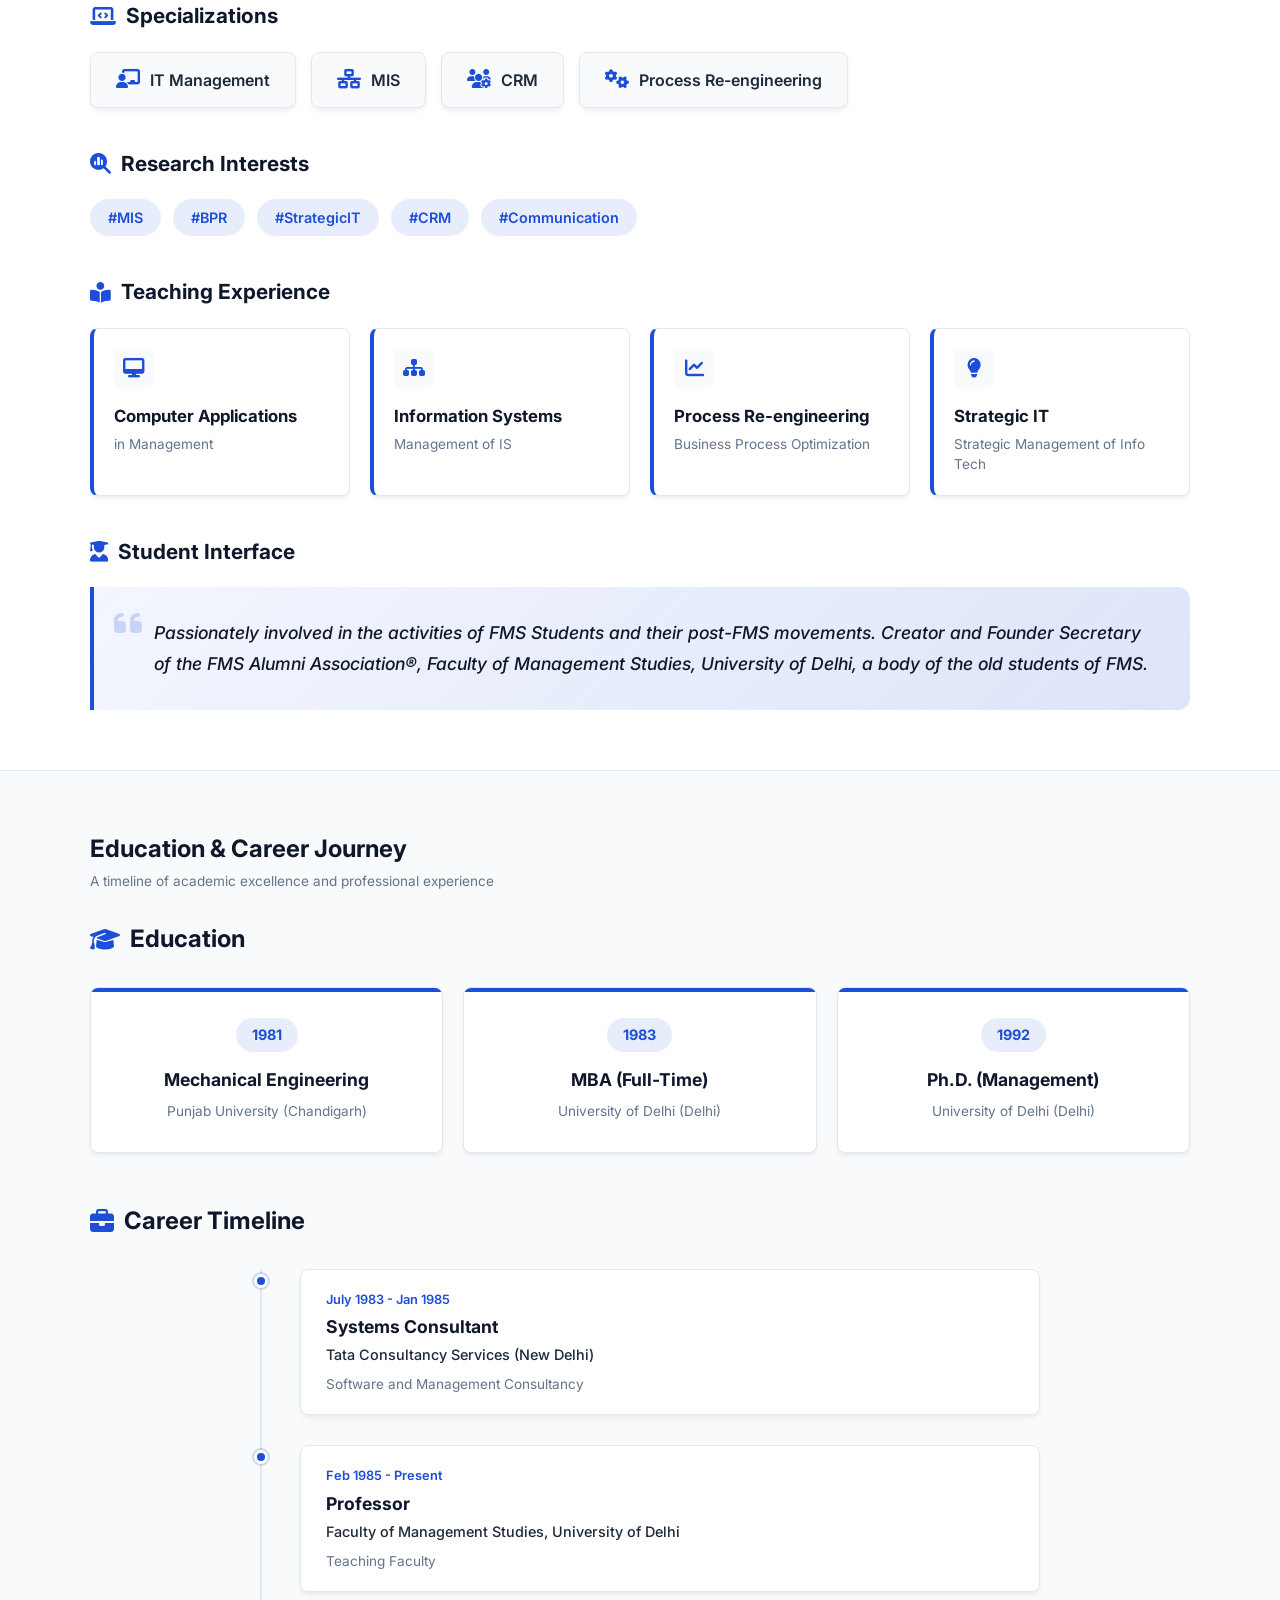
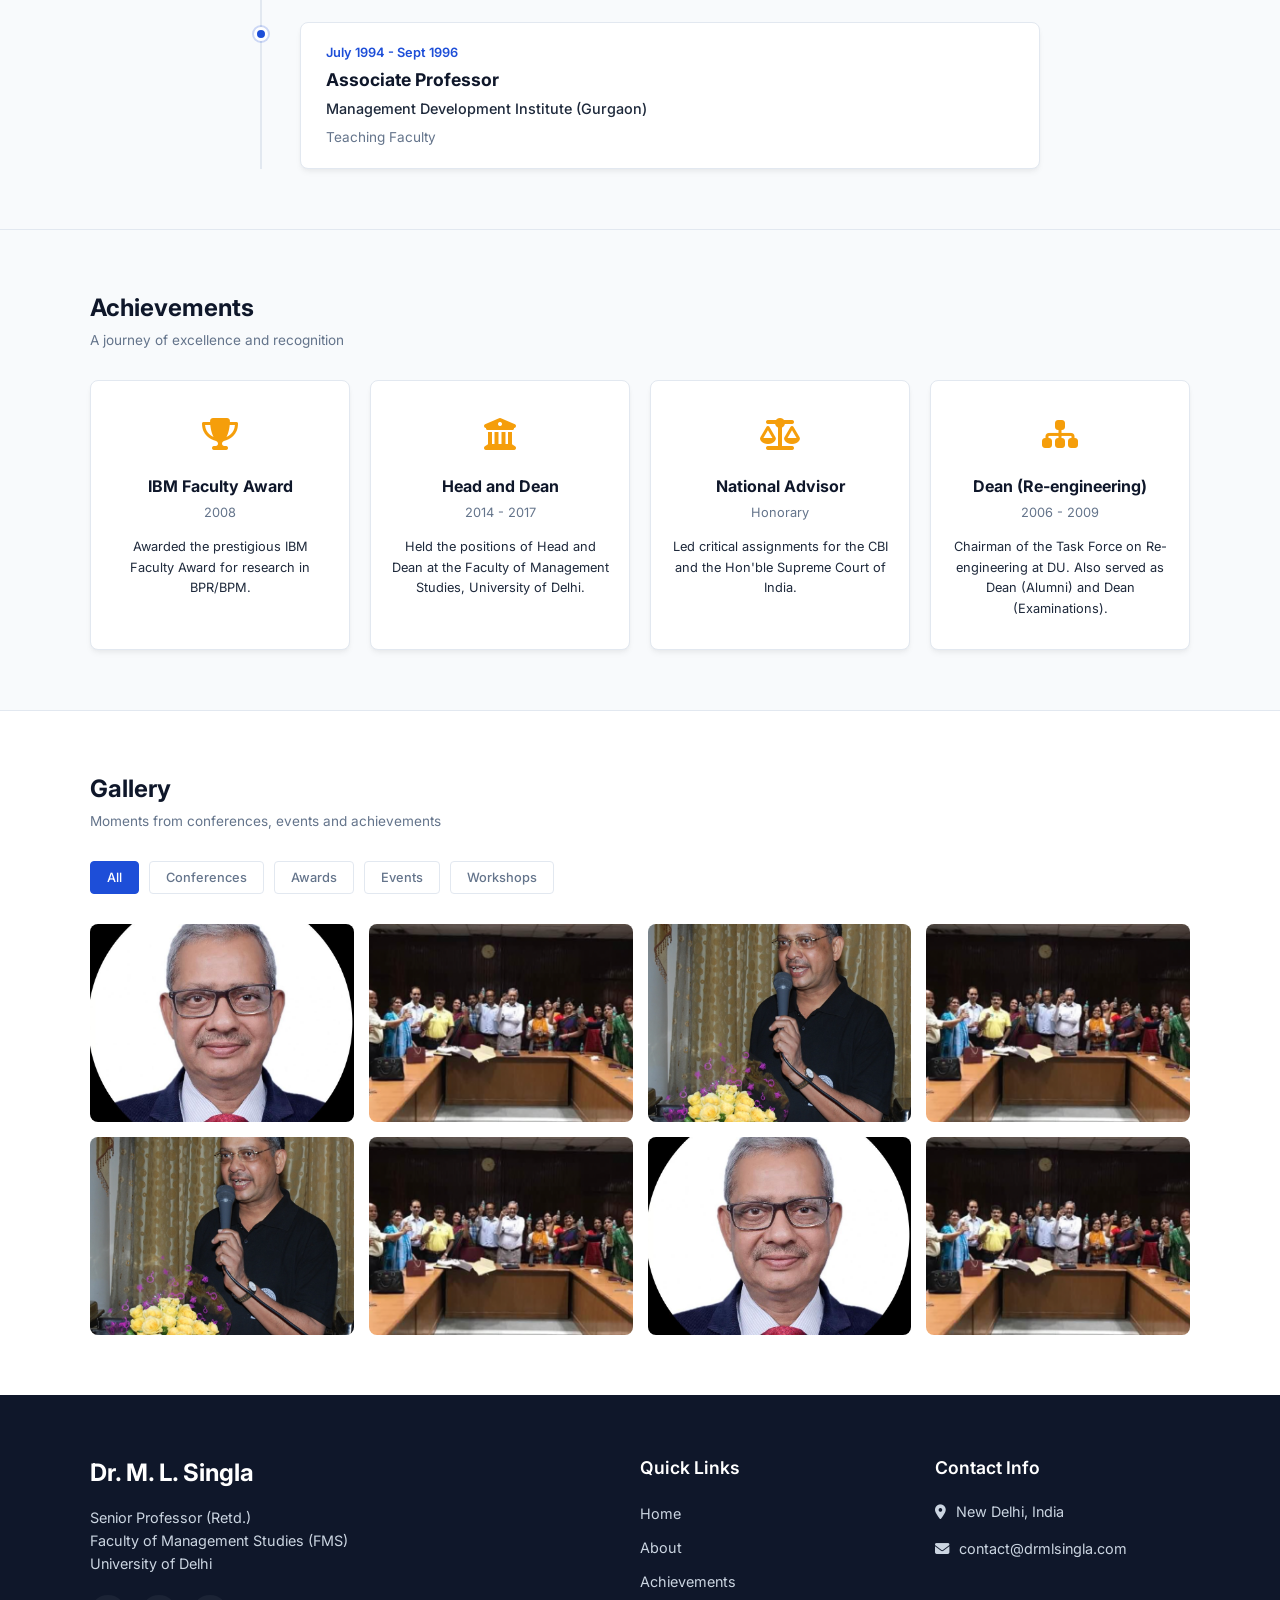
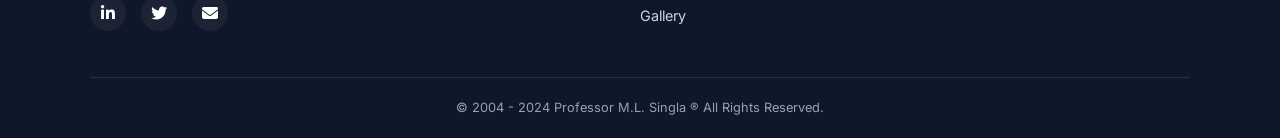
==== commit e9b63d42: "updated website" ====
--- a/index.html
+++ b/index.html
@@ -54,7 +54,7 @@
                     University of Delhi
                 </p>
                 <p class="description">
-                    40+ years of experience in teaching, research and academic leadership. Recognized for outstanding contributions in Computer Science and Engineering.
+                    42+ years of professional experience in academia and industry. Recognized for outstanding contributions in Information Technology Management, Business Process Re-engineering, and Strategic IT.
                 </p>
                 <a href="#profile" class="btn-primary">Explore Profile <i class="fa-solid fa-chevron-right"></i></a>
             </div>
@@ -69,7 +69,7 @@
                     <i class="fa-regular fa-clock"></i>
                 </div>
                 <div class="stat-text">
-                    <h2>40+</h2>
+                    <h2>42+</h2>
                     <p>Years of Experience</p>
                 </div>
             </div>
@@ -115,10 +115,16 @@
         <div class="about-container">
             <div class="about-text">
                 <p>
-                    I have been a member of the faculty at <span class="highlight-text">Faculty of Management Studies (FMS), University of Delhi</span> since 1985. Previously, I worked at Management Development Institute, Gurgaon, and Tata Consultancy Services, New Delhi.
+                    Superannuated as Senior Professor of Information Technology Management, Prof. M.L. Singla has been a member of faculty at <span class="highlight-text">Faculty of Management Studies (FMS), University of Delhi</span>, since 1985. Previously, he has worked at Management Development Institute, Gurgaon, and Tata Consultancy Services, New Delhi. He has more than 42 years of professional experience in both academia and industry within specific areas of information systems, business process re-engineering, e-governance, SCM/CRM, strategic IT management and decision support systems. Prof. Singla is actively involved in teaching, training, research and consultancy in different areas of management, primarily in managerial efficiency improvement, process mapping and information technology management. His participation extends to planning IT usage and process renovation for organizations in the capacity of an advisor. He has published 39 research papers and two complete texts. Additionally, he has completed three research projects. In 2008, he was awarded the IBM Faculty Award for research in BPR/BPM. Prof. Singla has attended a number of international conferences and workshops in the USA, Uganda, Sri Lanka, Japan, Israel and Hungary.
                 </p>
                 <p>
-                    My passion lies in teaching, training, research, and consultancy in managerial efficiency improvement, process mapping, and information technology management. I have also had the privilege of holding key administrative roles including Head and Dean of FMS (2014-2017), Dean (Alumni), Dean (Examinations), and Dean (Re-engineering) at the University of Delhi.
+                    Prof. Singla has been a part of several committees and panels in different ministries of the Indian government and University Grants Commission (UGC). He has led assignments for the CBI and the Hon'ble Supreme Court of India. He has been the Chairman of the Task Force on Re-engineering of University of Delhi.
+                </p>
+                <p>
+                    Prof. Singla has served as the Dean(Alumni) 2006-2008; Dean(Examinations) 2006-2009; and Dean (Re-engineering) of the University of Delhi. He held the positions of Head and Dean, Faculty of Management Studies, University of Delhi, for three years (2014-2017).
+                </p>
+                <p>
+                    Currently, he offers management process consultancy services to small and medium businesses and academic institutions. He is passionate about providing mentoring support to young students with regard to educational opportunities and processes.
                 </p>
             </div>
         </div>
